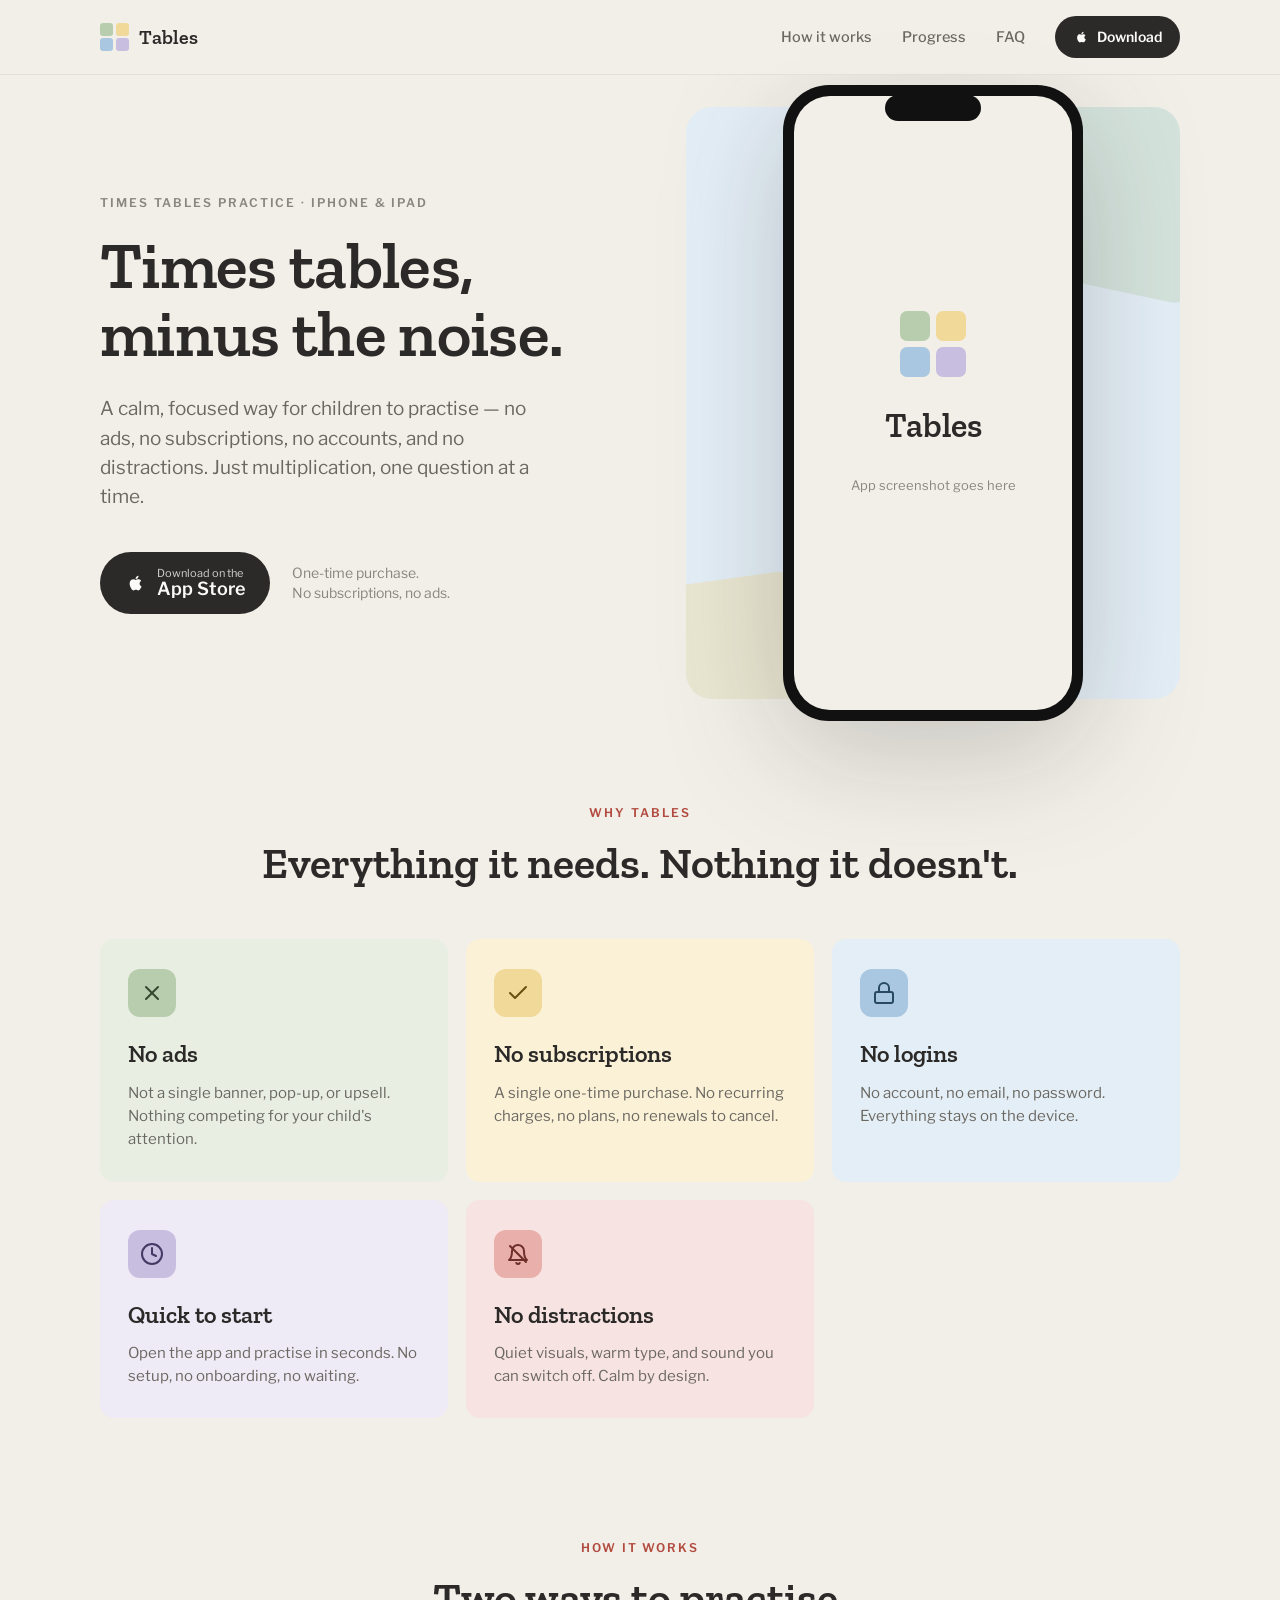
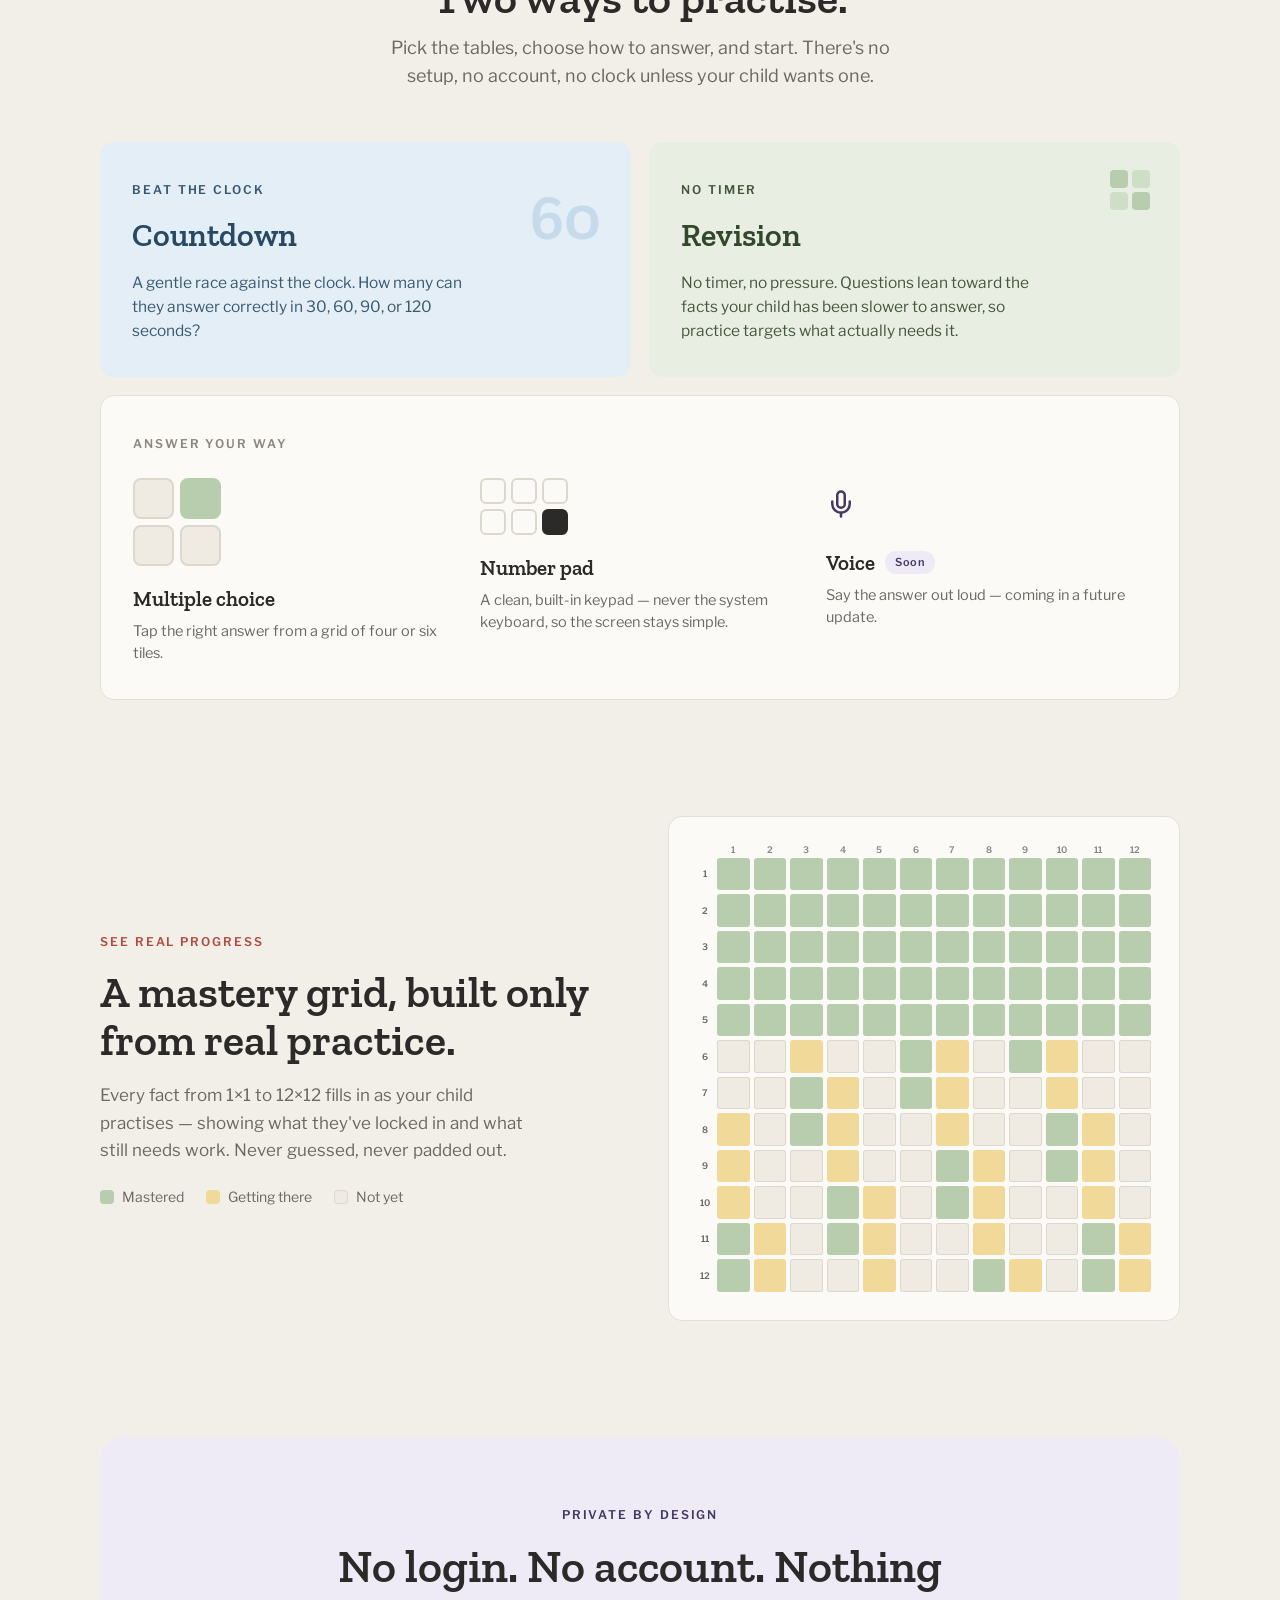
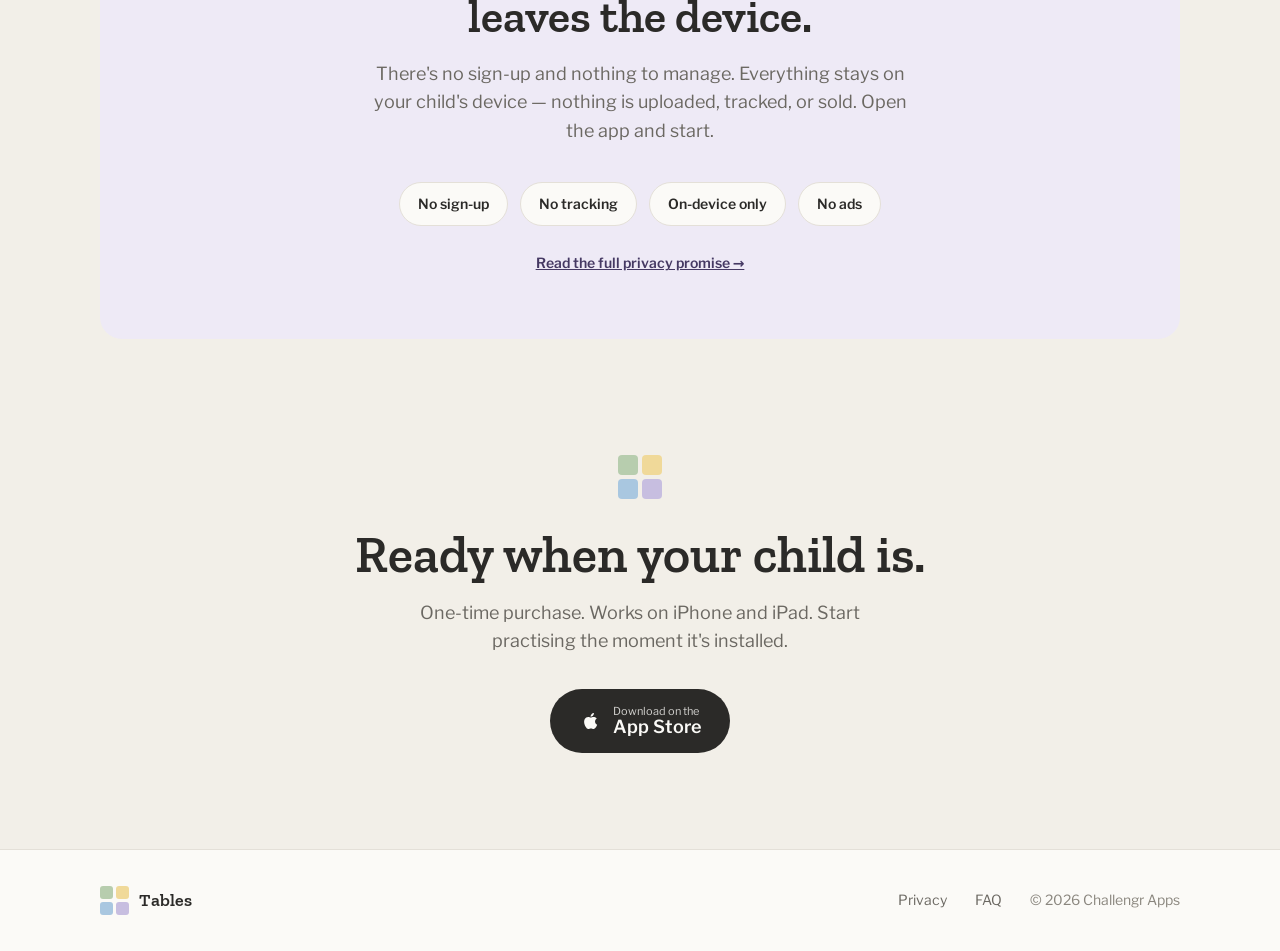
==== index.html @ c44428bc "Build Tables marketing site from Claude Design Port the "Tables Landing", Privacy, and FAQ designs i" ====
<!DOCTYPE html>
<html lang="en">
<head>
  <meta charset="utf-8">
  <meta name="viewport" content="width=device-width, initial-scale=1">
  <title>Tables — Times tables practice for kids, minus the noise</title>
  <meta name="description" content="A calm, focused way for children to practise their times tables — no ads, no subscriptions, no accounts, no distractions. A one-time purchase for iPhone and iPad.">
  <link rel="icon" href="/assets/img/favicon.svg" type="image/svg+xml">
  <link rel="canonical" href="https://tables.challengr.io/">

  <!-- Set .js synchronously so reveal elements hide before first paint (and stay
       visible if JS is disabled). -->
  <script>document.documentElement.classList.add('js');</script>

  <!-- Open Graph / social -->
  <meta property="og:type" content="website">
  <meta property="og:url" content="https://tables.challengr.io/">
  <meta property="og:title" content="Tables — Times tables, minus the noise">
  <meta property="og:description" content="A calm, focused way for children to practise times tables. No ads, no subscriptions, no accounts. iPhone & iPad.">
  <meta name="twitter:card" content="summary">

  <link rel="stylesheet" href="/assets/css/styles.css">
</head>
<body>

<!-- ==================== NAV ==================== -->
<nav class="nav">
  <div class="nav__inner">
    <a href="/" class="brand" aria-label="Tables — home">
      <span class="brand__mark" aria-hidden="true"><span></span><span></span><span></span><span></span></span>
      <span class="brand__name disp">Tables</span>
    </a>
    <div class="nav__links">
      <a href="#how" class="nav__link">How it works</a>
      <a href="#progress" class="nav__link">Progress</a>
      <a href="/support" class="nav__link">FAQ</a>
      <!-- TODO: replace href="#" with the App Store URL once the app is published -->
      <a href="#" class="btn btn--sm nav__link--keep" data-appstore-url aria-label="Download on the App Store">
        <svg width="16" height="16" viewBox="0 0 24 24" fill="currentColor" aria-hidden="true"><path d="M17.05 12.53c-.02-2.03 1.66-3 1.73-3.05-.94-1.38-2.4-1.57-2.93-1.59-1.25-.13-2.44.73-3.07.73-.63 0-1.61-.71-2.65-.69-1.36.02-2.62.79-3.32 2.01-1.42 2.46-.36 6.1 1.02 8.1.67.98 1.47 2.08 2.52 2.04 1.01-.04 1.39-.65 2.61-.65 1.22 0 1.56.65 2.63.63 1.09-.02 1.78-1 2.44-1.98.77-1.13 1.09-2.23 1.11-2.29-.02-.01-2.13-.82-2.15-3.24zM15.03 6.6c.56-.68.94-1.62.84-2.56-.81.03-1.79.54-2.37 1.21-.52.6-.97 1.56-.85 2.48.9.07 1.82-.46 2.38-1.13z"/></svg>
        <span>Download</span>
      </a>
    </div>
  </div>
</nav>

<!-- ==================== HERO ==================== -->
<header class="hero" id="top">
  <div class="hero__grid">
    <div class="hero__copy">
      <span class="eyebrow hero__eyebrow">Times tables practice · iPhone &amp; iPad</span>
      <h1 class="disp">Times tables,<br>minus the noise.</h1>
      <p class="hero__lede">A calm, focused way for children to practise — no ads, no subscriptions, no accounts, and no distractions. Just multiplication, one question at a time.</p>
      <div class="hero__cta">
        <!-- TODO: replace href="#" with the App Store URL once the app is published -->
        <a href="#" class="btn" data-appstore-url aria-label="Download on the App Store">
          <svg width="22" height="22" viewBox="0 0 24 24" fill="currentColor" aria-hidden="true"><path d="M17.05 12.53c-.02-2.03 1.66-3 1.73-3.05-.94-1.38-2.4-1.57-2.93-1.59-1.25-.13-2.44.73-3.07.73-.63 0-1.61-.71-2.65-.69-1.36.02-2.62.79-3.32 2.01-1.42 2.46-.36 6.1 1.02 8.1.67.98 1.47 2.08 2.52 2.04 1.01-.04 1.39-.65 2.61-.65 1.22 0 1.56.65 2.63.63 1.09-.02 1.78-1 2.44-1.98.77-1.13 1.09-2.23 1.11-2.29-.02-.01-2.13-.82-2.15-3.24zM15.03 6.6c.56-.68.94-1.62.84-2.56-.81.03-1.79.54-2.37 1.21-.52.6-.97 1.56-.85 2.48.9.07 1.82-.46 2.38-1.13z"/></svg>
          <span class="btn__store"><small>Download on the</small><strong>App Store</strong></span>
        </a>
        <span class="hero__note">One-time purchase.<br>No subscriptions, no ads.</span>
      </div>
    </div>

    <div class="hero__art">
      <div class="hero__art-bg" aria-hidden="true"></div>
      <!-- Phone hero. PLACEHOLDER shown until a real screenshot is added.
           To use a real screenshot: put the PNG in /assets/img/ and replace the
           .phone__placeholder block below with:
             <img src="/assets/img/hero-screen.png" alt="The Tables app on iPhone" width="600" height="1272">
      -->
      <div class="phone" role="img" aria-label="The Tables app on iPhone">
        <span class="phone__notch" aria-hidden="true"></span>
        <div class="phone__screen">
          <div class="phone__placeholder">
            <span class="brand__mark" aria-hidden="true"><span></span><span></span><span></span><span></span></span>
            <span class="phone__placeholder-name disp">Tables</span>
            <span class="phone__placeholder-sub lf">App screenshot goes here</span>
          </div>
        </div>
      </div>
    </div>
  </div>
</header>

<!-- ==================== FEATURES ==================== -->
<section class="section wrap">
  <div class="section-head reveal">
    <span class="eyebrow" style="color:var(--clay)">Why Tables</span>
    <h2 class="disp">Everything it needs. Nothing it doesn't.</h2>
  </div>
  <div class="features">
    <div class="feature feature--sage reveal">
      <div class="feature__mark"><svg width="24" height="24" viewBox="0 0 24 24" fill="none" stroke="currentColor" stroke-width="2" stroke-linecap="round" stroke-linejoin="round" aria-hidden="true"><path d="M18 6 6 18"></path><path d="m6 6 12 12"></path></svg></div>
      <div class="feature__title disp">No ads</div>
      <p class="feature__body">Not a single banner, pop-up, or upsell. Nothing competing for your child's attention.</p>
    </div>
    <div class="feature feature--butter reveal">
      <div class="feature__mark"><svg width="24" height="24" viewBox="0 0 24 24" fill="none" stroke="currentColor" stroke-width="2" stroke-linecap="round" stroke-linejoin="round" aria-hidden="true"><path d="M20 6 9 17l-5-5"></path></svg></div>
      <div class="feature__title disp">No subscriptions</div>
      <p class="feature__body">A single one-time purchase. No recurring charges, no plans, no renewals to cancel.</p>
    </div>
    <div class="feature feature--sky reveal">
      <div class="feature__mark"><svg width="24" height="24" viewBox="0 0 24 24" fill="none" stroke="currentColor" stroke-width="2" stroke-linecap="round" stroke-linejoin="round" aria-hidden="true"><rect x="3" y="11" width="18" height="11" rx="2"></rect><path d="M7 11V7a5 5 0 0 1 10 0v4"></path></svg></div>
      <div class="feature__title disp">No logins</div>
      <p class="feature__body">No account, no email, no password. Everything stays on the device.</p>
    </div>
    <div class="feature feature--lilac reveal">
      <div class="feature__mark"><svg width="24" height="24" viewBox="0 0 24 24" fill="none" stroke="currentColor" stroke-width="2" stroke-linecap="round" stroke-linejoin="round" aria-hidden="true"><circle cx="12" cy="12" r="10"></circle><polyline points="12 6 12 12 16 14"></polyline></svg></div>
      <div class="feature__title disp">Quick to start</div>
      <p class="feature__body">Open the app and practise in seconds. No setup, no onboarding, no waiting.</p>
    </div>
    <div class="feature feature--blush reveal">
      <div class="feature__mark"><svg width="24" height="24" viewBox="0 0 24 24" fill="none" stroke="currentColor" stroke-width="2" stroke-linecap="round" stroke-linejoin="round" aria-hidden="true"><path d="M12 3a6 6 0 0 0-6 6c0 7-3 9-3 9h18s-3-2-3-9a6 6 0 0 0-6-6z"></path><path d="M10.3 21a1.94 1.94 0 0 0 3.4 0"></path><line x1="4" y1="4" x2="20" y2="20"></line></svg></div>
      <div class="feature__title disp">No distractions</div>
      <p class="feature__body">Quiet visuals, warm type, and sound you can switch off. Calm by design.</p>
    </div>
  </div>
</section>

<!-- ==================== HOW IT WORKS ==================== -->
<section class="section wrap" id="how">
  <div class="section-head reveal">
    <span class="eyebrow" style="color:var(--clay)">How it works</span>
    <h2 class="disp">Two ways to practise.</h2>
    <p>Pick the tables, choose how to answer, and start. There's no setup, no account, no clock unless your child wants one.</p>
  </div>

  <div class="modes">
    <div class="mode mode--sky reveal">
      <span class="eyebrow mode__eyebrow">Beat the clock</span>
      <div class="mode__title disp">Countdown</div>
      <p class="mode__body" style="max-width:340px">A gentle race against the clock. How many can they answer correctly in 30, 60, 90, or 120 seconds?</p>
      <div class="mode__big disp" aria-hidden="true">60</div>
    </div>
    <div class="mode mode--sage reveal">
      <span class="eyebrow mode__eyebrow">No timer</span>
      <div class="mode__title disp">Revision</div>
      <p class="mode__body">No timer, no pressure. Questions lean toward the facts your child has been slower to answer, so practice targets what actually needs it.</p>
      <div class="mode__tiles" aria-hidden="true"><span></span><span></span><span></span><span></span></div>
    </div>
  </div>

  <div class="card answers reveal">
    <span class="eyebrow" style="color:var(--ink-muted)">Answer your way</span>
    <div class="answers__grid">
      <div>
        <div class="answer__demo demo-mc" aria-hidden="true"><span></span><span class="is-correct"></span><span></span><span></span></div>
        <div class="answer__title disp">Multiple choice</div>
        <p class="answer__body">Tap the right answer from a grid of four or six tiles.</p>
      </div>
      <div>
        <div class="answer__demo demo-pad" aria-hidden="true"><span></span><span></span><span></span><span></span><span></span><span class="is-active"></span></div>
        <div class="answer__title disp">Number pad</div>
        <p class="answer__body">A clean, built-in keypad — never the system keyboard, so the screen stays simple.</p>
      </div>
      <div>
        <div class="answer__demo demo-voice" aria-hidden="true">
          <svg width="30" height="30" viewBox="0 0 24 24" fill="none" stroke="var(--lilac-text)" stroke-width="2" stroke-linecap="round" stroke-linejoin="round"><path d="M12 2a3 3 0 0 0-3 3v7a3 3 0 0 0 6 0V5a3 3 0 0 0-3-3z"></path><path d="M19 10v2a7 7 0 0 1-14 0v-2"></path><line x1="12" y1="19" x2="12" y2="22"></line></svg>
        </div>
        <div class="answer__title disp">Voice <span class="badge lf">Soon</span></div>
        <p class="answer__body">Say the answer out loud — coming in a future update.</p>
      </div>
    </div>
  </div>
</section>

<!-- ==================== PROGRESS / MASTERY ==================== -->
<section class="section wrap progress" id="progress">
  <div class="progress__grid">
    <div class="reveal">
      <span class="eyebrow" style="color:var(--clay)">See real progress</span>
      <h2 class="disp">A mastery grid, built only from real practice.</h2>
      <p class="progress__lede">Every fact from 1×1 to 12×12 fills in as your child practises — showing what they've locked in and what still needs work. Never guessed, never padded out.</p>
      <div class="legend">
        <span><i class="is-m"></i>Mastered</span>
        <span><i class="is-l"></i>Getting there</span>
        <span><i class="is-n"></i>Not yet</span>
      </div>
    </div>
    <div class="card mastery reveal">
      <div id="mastery-grid" class="mastery__grid" role="img" aria-label="A 12 by 12 multiplication mastery grid, mostly filled in"></div>
    </div>
  </div>
</section>

<!-- ==================== PRIVACY BAND ==================== -->
<section class="section wrap">
  <div class="promise reveal">
    <span class="eyebrow" style="color:var(--lilac-text)">Private by design</span>
    <h2 class="disp">No login. No account. Nothing leaves the device.</h2>
    <p class="promise__lede">There's no sign-up and nothing to manage. Everything stays on your child's device — nothing is uploaded, tracked, or sold. Open the app and start.</p>
    <div class="chips">
      <span class="chip">No sign-up</span>
      <span class="chip">No tracking</span>
      <span class="chip">On-device only</span>
      <span class="chip">No ads</span>
    </div>
    <p class="promise__link"><a href="/privacy">Read the full privacy promise →</a></p>
  </div>
</section>

<!-- ==================== FINAL CTA ==================== -->
<section class="section wrap" style="padding-bottom:96px">
  <div class="final reveal">
    <div class="final__mark" aria-hidden="true"><span></span><span></span><span></span><span></span></div>
    <h2 class="disp">Ready when your child is.</h2>
    <p class="final__lede">One-time purchase. Works on iPhone and iPad. Start practising the moment it's installed.</p>
    <!-- TODO: replace href="#" with the App Store URL once the app is published -->
    <a href="#" class="btn btn--lg" data-appstore-url aria-label="Download on the App Store">
      <svg width="24" height="24" viewBox="0 0 24 24" fill="currentColor" aria-hidden="true"><path d="M17.05 12.53c-.02-2.03 1.66-3 1.73-3.05-.94-1.38-2.4-1.57-2.93-1.59-1.25-.13-2.44.73-3.07.73-.63 0-1.61-.71-2.65-.69-1.36.02-2.62.79-3.32 2.01-1.42 2.46-.36 6.1 1.02 8.1.67.98 1.47 2.08 2.52 2.04 1.01-.04 1.39-.65 2.61-.65 1.22 0 1.56.65 2.63.63 1.09-.02 1.78-1 2.44-1.98.77-1.13 1.09-2.23 1.11-2.29-.02-.01-2.13-.82-2.15-3.24zM15.03 6.6c.56-.68.94-1.62.84-2.56-.81.03-1.79.54-2.37 1.21-.52.6-.97 1.56-.85 2.48.9.07 1.82-.46 2.38-1.13z"/></svg>
      <span class="btn__store"><small>Download on the</small><strong>App Store</strong></span>
    </a>
  </div>
</section>

<!-- ==================== FOOTER ==================== -->
<footer class="footer">
  <div class="footer__inner">
    <div class="brand">
      <span class="brand__mark" aria-hidden="true"><span></span><span></span><span></span><span></span></span>
      <span class="brand__name disp" style="font-size:18px">Tables</span>
    </div>
    <div class="footer__links">
      <a href="/privacy">Privacy</a>
      <a href="/support">FAQ</a>
      <span class="footer__copy">© 2026 Challengr Apps</span>
    </div>
  </div>
</footer>

<script src="/assets/js/main.js" defer></script>
</body>
</html>
---- assets/css/styles.css ----
/* ==========================================================================
   Tables — marketing site styles
   Ported from the Claude Design "Tables" design system. Design tokens are the
   source of truth; component classes below compose them. Exact visual values
   are preserved from the original design.
   ========================================================================== */

@import url("https://fonts.googleapis.com/css2?family=Libre+Franklin:wght@400;500;600;700;800&family=Zilla+Slab:wght@400;500;600;700&display=swap");

/* ---- Design tokens ------------------------------------------------------- */
:root {
  /* Base neutrals (warm paper & soft ink) */
  --paper: #FBFAF7;
  --canvas: #F2EFE8;
  --tile-neutral: #EFEBE3;
  --line: #DDD8CE;
  --border: #E4E0D8;
  --divider: #F0EDE6;
  --ink: #2B2A28;
  --ink-soft: #6B6862;
  --ink-muted: #8A867E;

  /* Feedback / brand hues: saturated FILL + pale TINT + deep TEXT */
  --sage: #B7CDAE;   --sage-tint: #E8EFE2;   --sage-text: #33472C;
  --butter: #F0D999; --butter-tint: #FAF1D6; --butter-text: #665012;
  --blush: #E9AFAB;  --blush-tint: #F7E3E1;  --blush-text: #6E2E2A;
  --sky: #A9C7E0;    --sky-tint: #E4EEF6;    --sky-text: #274963;
  --lilac: #C7BEE0;  --lilac-tint: #EEEAF6;  --lilac-text: #453963;

  --clay: #B24A3F;

  --paper-90: rgba(242, 239, 232, 0.86);

  /* Type */
  --font-display: "Zilla Slab", Georgia, "Times New Roman", serif;
  --font-ui: "Libre Franklin", system-ui, -apple-system, sans-serif;

  /* Radii */
  --radius-card: 14px;
  --radius-pill: 999px;

  /* Motion */
  --dur-fade: 180ms;
  --ease-standard: ease;
  --ease-out: cubic-bezier(0.22, 1, 0.36, 1);

  /* Layout */
  --page-max: 1160px;
  --page-pad: 40px;
}

/* ---- Reset / base -------------------------------------------------------- */
*, *::before, *::after { box-sizing: border-box; }

html { -webkit-text-size-adjust: 100%; scroll-behavior: smooth; }

body {
  margin: 0;
  background: var(--canvas);
  color: var(--ink);
  font-family: var(--font-ui);
  font-size: 16px;
  line-height: 1.6;
  overflow-x: hidden;
  -webkit-font-smoothing: antialiased;
  text-rendering: optimizeLegibility;
}

img { max-width: 100%; display: block; }

a { color: var(--sky-text); text-decoration: none; }
a:hover { color: var(--ink); }

h1, h2, h3 { margin: 0; }

/* ---- Type helpers -------------------------------------------------------- */
.disp { font-family: var(--font-display); font-weight: 600; }
.lf   { font-family: var(--font-ui); }

.eyebrow {
  font-family: var(--font-ui);
  font-weight: 600;
  font-size: 12px;
  letter-spacing: 0.16em;
  text-transform: uppercase;
}

/* ---- Layout -------------------------------------------------------------- */
.wrap {
  max-width: var(--page-max);
  margin: 0 auto;
  padding-left: var(--page-pad);
  padding-right: var(--page-pad);
}

.section { padding-top: 76px; padding-bottom: 40px; }

.section-head { text-align: center; margin-bottom: 52px; }
.section-head h2 { font-size: 44px; line-height: 1.1; margin-top: 14px; }
.section-head p {
  font-size: 18px; line-height: 1.55; color: var(--ink-soft);
  margin: 12px auto 0; max-width: 520px;
}

/* ---- Navigation ---------------------------------------------------------- */
.nav {
  position: sticky; top: 0; z-index: 40;
  background: var(--paper-90);
  backdrop-filter: blur(10px);
  -webkit-backdrop-filter: blur(10px);
  border-bottom: 1px solid var(--border);
}
.nav__inner {
  max-width: var(--page-max); margin: 0 auto;
  padding: 16px var(--page-pad);
  display: flex; align-items: center; justify-content: space-between;
}
.nav__links { display: flex; align-items: center; gap: 30px; }
.nav__link {
  font-size: 14.5px; font-weight: 500; color: var(--ink-soft);
}
.nav__link:hover { color: var(--ink); }

/* Brand mark (2x2 colour grid + wordmark) */
.brand { display: flex; align-items: center; gap: 10px; color: var(--ink); }
.brand__mark {
  display: grid;
  grid-template-columns: repeat(2, 13px);
  grid-template-rows: repeat(2, 13px);
  gap: 2.5px;
}
.brand__mark > span { border-radius: 3px; }
.brand__mark > :nth-child(1) { background: var(--sage); }
.brand__mark > :nth-child(2) { background: var(--butter); }
.brand__mark > :nth-child(3) { background: var(--sky); }
.brand__mark > :nth-child(4) { background: var(--lilac); }
.brand__name { font-size: 20px; }

/* ---- Buttons ------------------------------------------------------------- */
.btn {
  display: inline-flex; align-items: center; gap: 11px;
  background: var(--ink); color: var(--paper);
  padding: 15px 24px; border-radius: var(--radius-pill);
  transition: background var(--dur-fade) var(--ease-standard);
}
.btn:hover { background: #000; color: var(--paper); }
.btn--sm { padding: 10px 18px; gap: 8px; font-size: 14px; font-weight: 600; }
.btn--lg { padding: 16px 28px; }
.btn__store {
  display: flex; flex-direction: column; line-height: 1.1; text-align: left;
}
.btn__store small { font-size: 11px; opacity: 0.8; }
.btn__store strong { font-size: 18px; font-weight: 600; }

/* ---- Cards --------------------------------------------------------------- */
.card {
  background: var(--paper);
  border: 1px solid var(--border);
  border-radius: var(--radius-card);
}

/* ---- Footer -------------------------------------------------------------- */
.footer { border-top: 1px solid var(--border); background: var(--paper); }
.footer__inner {
  max-width: var(--page-max); margin: 0 auto;
  padding: 36px var(--page-pad);
  display: flex; align-items: center; justify-content: space-between;
  flex-wrap: wrap; gap: 20px;
}
.footer__links { display: flex; align-items: center; gap: 28px; }
.footer__links a { font-size: 14px; color: var(--ink-soft); }
.footer__links a:hover { color: var(--ink); }
.footer__copy { font-size: 14px; color: var(--ink-muted); }

/* ==========================================================================
   Landing page
   ========================================================================== */

/* ---- Hero ---------------------------------------------------------------- */
.hero { max-width: var(--page-max); margin: 0 auto; padding: 8px var(--page-pad) 0; }
.hero__grid {
  display: grid; grid-template-columns: 1.05fr 0.95fr;
  align-items: center; gap: 40px; min-height: 640px;
}
.hero__copy { padding: 48px 0; }
.hero__eyebrow { color: var(--ink-muted); display: block; margin-bottom: 20px; }
.hero h1 { font-size: 66px; line-height: 1.03; letter-spacing: -0.01em; }
.hero__lede {
  font-size: 19px; line-height: 1.55; color: var(--ink-soft);
  margin: 26px 0 40px; max-width: 440px;
}
.hero__cta { display: flex; align-items: center; gap: 22px; flex-wrap: wrap; }
.hero__note { font-size: 14px; color: var(--ink-muted); max-width: 170px; line-height: 1.4; }

.hero__art {
  position: relative; align-self: stretch;
  display: flex; align-items: center; justify-content: center;
}
.hero__art-bg { position: absolute; inset: 24px 0; background: var(--sky-tint); border-radius: 26px; overflow: hidden; }
.hero__art-bg::before {
  content: ""; position: absolute; top: -40px; right: -40px;
  width: 220px; height: 220px; border-radius: 26px;
  background: var(--sage); opacity: 0.35; transform: rotate(12deg);
}
.hero__art-bg::after {
  content: ""; position: absolute; bottom: -30px; left: -30px;
  width: 150px; height: 150px; border-radius: 20px;
  background: var(--butter); opacity: 0.4; transform: rotate(-8deg);
}

/* Phone frame — holds a real screenshot or the placeholder */
.phone {
  position: relative; z-index: 1;
  width: 300px; aspect-ratio: 300 / 636;
  background: #111; border-radius: 46px;
  padding: 11px;
  filter: drop-shadow(0 30px 60px rgba(43, 42, 40, 0.22));
}
.phone__screen {
  position: relative; width: 100%; height: 100%;
  background: var(--canvas); border-radius: 36px; overflow: hidden;
}
.phone__screen img { width: 100%; height: 100%; object-fit: cover; }
.phone__notch {
  position: absolute; top: 10px; left: 50%; transform: translateX(-50%);
  width: 96px; height: 26px; background: #111; border-radius: 999px; z-index: 2;
}
/* Placeholder content (shown until a real screenshot is dropped in) */
.phone__placeholder {
  position: absolute; inset: 0;
  display: flex; flex-direction: column; align-items: center; justify-content: center;
  gap: 22px; text-align: center; padding: 0 28px;
}
.phone__placeholder .brand__mark {
  grid-template-columns: repeat(2, 30px);
  grid-template-rows: repeat(2, 30px);
  gap: 6px;
}
.phone__placeholder .brand__mark > span { border-radius: 7px; }
.phone__placeholder-name { font-size: 34px; color: var(--ink); }
.phone__placeholder-sub { font-size: 13px; color: var(--ink-muted); max-width: 180px; }

/* ---- Feature grid -------------------------------------------------------- */
.features { display: grid; grid-template-columns: repeat(3, 1fr); gap: 18px; }
.feature {
  border-radius: var(--radius-card);
  padding: 30px 28px; min-height: 190px;
  display: flex; flex-direction: column;
}
.feature__mark {
  width: 48px; height: 48px; border-radius: 12px;
  display: grid; place-items: center;
}
.feature__title { font-size: 24px; color: var(--ink); margin: 18px 0 8px; }
.feature__body { font-size: 15px; line-height: 1.55; color: var(--ink-soft); margin: 0; }

.feature--sage   { background: var(--sage-tint); }
.feature--sage   .feature__mark { background: var(--sage);   color: var(--sage-text); }
.feature--butter { background: var(--butter-tint); }
.feature--butter .feature__mark { background: var(--butter); color: var(--butter-text); }
.feature--sky    { background: var(--sky-tint); }
.feature--sky    .feature__mark { background: var(--sky);    color: var(--sky-text); }
.feature--lilac  { background: var(--lilac-tint); }
.feature--lilac  .feature__mark { background: var(--lilac);  color: var(--lilac-text); }
.feature--blush  { background: var(--blush-tint); }
.feature--blush  .feature__mark { background: var(--blush);  color: var(--blush-text); }

/* ---- How it works -------------------------------------------------------- */
.modes { display: grid; grid-template-columns: 1fr 1fr; gap: 18px; margin-bottom: 18px; }
.mode {
  border-radius: var(--radius-card); padding: 34px 32px;
  position: relative; overflow: hidden;
}
.mode--sky  { background: var(--sky-tint); }
.mode--sage { background: var(--sage-tint); }
.mode__eyebrow { opacity: 0.9; }
.mode--sky  .mode__eyebrow, .mode--sky  .mode__title, .mode--sky  .mode__body { color: var(--sky-text); }
.mode--sage .mode__eyebrow, .mode--sage .mode__title, .mode--sage .mode__body { color: var(--sage-text); }
.mode__title { font-size: 32px; margin: 8px 0 10px; }
.mode__body { font-size: 15.5px; line-height: 1.55; opacity: 0.9; margin: 0; max-width: 360px; }
.mode__big { position: absolute; right: 30px; top: 24px; font-size: 64px; color: var(--sky); opacity: 0.5; }
.mode__tiles { position: absolute; right: 30px; top: 28px; display: grid; grid-template-columns: repeat(2, 18px); gap: 4px; }
.mode__tiles > span { width: 18px; height: 18px; border-radius: 4px; background: var(--sage); }
.mode__tiles > :nth-child(2), .mode__tiles > :nth-child(3) { opacity: 0.5; }

.answers { padding: 34px 32px; }
.answers__grid { display: grid; grid-template-columns: repeat(3, 1fr); gap: 26px; margin-top: 22px; }
.answer__title { font-size: 21px; margin-bottom: 6px; display: flex; align-items: center; gap: 10px; }
.answer__body { font-size: 14.5px; line-height: 1.5; color: var(--ink-soft); margin: 0; }
.answer__demo { margin-bottom: 16px; }

.badge {
  font-size: 11px; font-weight: 600; color: var(--lilac-text);
  background: var(--lilac-tint); padding: 3px 10px; border-radius: var(--radius-pill);
  letter-spacing: 0.04em;
}

/* Mini answer demos */
.demo-mc { display: grid; grid-template-columns: 1fr 1fr; gap: 6px; width: 88px; }
.demo-mc > span { aspect-ratio: 1; border-radius: 8px; background: var(--tile-neutral); border: 2px solid var(--line); }
.demo-mc > .is-correct { background: var(--sage); border-color: var(--sage); }
.demo-pad { display: grid; grid-template-columns: repeat(3, 1fr); gap: 5px; width: 88px; }
.demo-pad > span { aspect-ratio: 1; border-radius: 6px; background: var(--paper); border: 2px solid var(--line); }
.demo-pad > .is-active { background: var(--ink); border-color: var(--ink); }
.demo-voice { width: 88px; height: 52px; display: flex; align-items: center; }

/* ---- Progress / mastery -------------------------------------------------- */
.progress__grid { display: grid; grid-template-columns: 1fr 1fr; gap: 56px; align-items: center; }
.progress h2 { font-size: 44px; line-height: 1.1; margin: 14px 0 18px; }
.progress__lede { font-size: 17px; line-height: 1.6; color: var(--ink-soft); margin: 0 0 22px; max-width: 440px; }
.legend { display: flex; gap: 22px; flex-wrap: wrap; }
.legend span { display: flex; align-items: center; gap: 8px; font-size: 14px; color: var(--ink-soft); }
.legend i { width: 14px; height: 14px; border-radius: 4px; display: inline-block; }
.legend .is-m { background: var(--sage); }
.legend .is-l { background: var(--butter); }
.legend .is-n { background: var(--tile-neutral); box-shadow: inset 0 0 0 1px var(--line); }

.mastery { padding: 28px; }
.mastery__grid { display: grid; grid-template-columns: 16px repeat(12, 1fr); gap: 4px; align-items: center; }
.mastery__grid .head {
  font-family: var(--font-ui); font-weight: 600; font-size: 9px; line-height: 1;
  display: grid; place-items: center;
}
.mastery__grid .head--col { color: var(--ink-muted); }
.mastery__grid .head--row { color: var(--ink-soft); }
.mastery__grid .cell { aspect-ratio: 1; border-radius: 3px; }
.mastery__grid .cell--m { background: var(--sage); }
.mastery__grid .cell--l { background: var(--butter); }
.mastery__grid .cell--n { background: var(--tile-neutral); box-shadow: inset 0 0 0 1px var(--line); }

/* ---- Privacy band -------------------------------------------------------- */
.promise {
  background: var(--lilac-tint); border-radius: 22px;
  padding: 64px 56px; text-align: center; position: relative; overflow: hidden;
}
.promise h2 { font-size: 46px; line-height: 1.08; margin: 16px auto 18px; max-width: 660px; color: var(--ink); }
.promise__lede { font-size: 18px; line-height: 1.6; color: var(--ink-soft); margin: 0 auto 36px; max-width: 560px; }
.chips { display: flex; justify-content: center; gap: 12px; flex-wrap: wrap; }
.chip {
  font-size: 14px; font-weight: 600; color: var(--ink);
  background: var(--paper); border: 1px solid var(--border);
  padding: 10px 18px; border-radius: var(--radius-pill);
}
.promise__link { font-size: 14px; color: var(--lilac-text); margin: 26px 0 0; }
.promise__link a { color: var(--lilac-text); font-weight: 600; text-decoration: underline; }

/* ---- Final CTA ----------------------------------------------------------- */
.final { text-align: center; display: flex; flex-direction: column; align-items: center; }
.final__mark {
  display: grid; grid-template-columns: repeat(2, 20px); grid-template-rows: repeat(2, 20px);
  gap: 4px; margin-bottom: 28px;
}
.final__mark > span { border-radius: 4px; }
.final__mark > :nth-child(1) { background: var(--sage); }
.final__mark > :nth-child(2) { background: var(--butter); }
.final__mark > :nth-child(3) { background: var(--sky); }
.final__mark > :nth-child(4) { background: var(--lilac); }
.final h2 { font-size: 52px; line-height: 1.05; margin: 0 0 18px; max-width: 640px; }
.final__lede { font-size: 18px; line-height: 1.55; color: var(--ink-soft); margin: 0 0 34px; max-width: 460px; }

/* ==========================================================================
   Content pages (privacy, support)
   ========================================================================== */
.page { max-width: 760px; margin: 0 auto; padding: 72px var(--page-pad) 96px; }
.page--narrow { max-width: 720px; }
.page h1 { font-size: 52px; line-height: 1.05; margin: 16px 0 18px; }
.page__lede { font-size: 18px; line-height: 1.6; color: var(--ink-soft); margin: 0 0 14px; max-width: 520px; }
.page__meta { font-size: 13px; color: var(--ink-muted); margin: 0 0 44px; }

/* Highlighted callout box */
.callout { border-radius: var(--radius-card); padding: 28px 30px; margin-bottom: 40px; }
.callout--sage { background: var(--sage-tint); }
.callout--sage .callout__title, .callout--sage p { color: var(--sage-text); }
.callout--sky { background: var(--sky-tint); text-align: center; padding: 32px; }
.callout--sky .callout__title, .callout--sky p { color: var(--sky-text); }
.callout__title { font-size: 22px; margin-bottom: 8px; }
.callout p { font-size: 16px; line-height: 1.6; margin: 0; }

/* Privacy sections */
.prose-section { margin-bottom: 34px; }
.prose-section h2 { font-size: 26px; margin: 0 0 10px; }
.prose-section p { font-size: 16px; line-height: 1.65; color: var(--ink-soft); margin: 0; }

.page__contact { border-top: 1px solid var(--border); margin-top: 44px; padding-top: 28px; }
.page__contact p { font-size: 16px; line-height: 1.6; color: var(--ink-soft); margin: 0; }

/* FAQ accordion */
.faq-list { display: flex; flex-direction: column; gap: 12px; }
.faq-item { background: var(--paper); border: 1px solid var(--border); border-radius: var(--radius-card); overflow: hidden; }
.faq-item__q {
  display: flex; align-items: center; justify-content: space-between; gap: 16px;
  width: 100%; padding: 22px 24px; cursor: pointer;
  background: none; border: 0; text-align: left; color: var(--ink);
  font-family: var(--font-display); font-weight: 600; font-size: 20px;
}
.faq-item__icon {
  flex-shrink: 0; color: var(--ink-soft); display: grid; place-items: center;
  transition: transform var(--dur-fade);
}
.faq-item[open] .faq-item__icon,
.faq-item.is-open .faq-item__icon { transform: rotate(180deg); }
.faq-item__body {
  overflow: hidden;
  transition: max-height var(--dur-fade) var(--ease-standard);
  max-height: 0;
}
.faq-item.is-open .faq-item__body { max-height: 320px; }
.faq-item__body p { font-size: 16px; line-height: 1.65; color: var(--ink-soft); margin: 0 24px 22px; }

/* ---- Scroll reveal (progressive enhancement) -----------------------------
   Content is only hidden when JS is present (.js is set synchronously in the
   <head>). Without JS, .reveal elements render normally — never hidden. */
.js .reveal {
  opacity: 0;
  transform: translateY(16px);
  transition: opacity 0.6s var(--ease-out), transform 0.6s var(--ease-out);
}
.js .reveal.is-visible { opacity: 1; transform: none; }

@media (prefers-reduced-motion: reduce) {
  html { scroll-behavior: auto; }
  .js .reveal { opacity: 1; transform: none; transition: none; }
}

/* ==========================================================================
   Responsive
   ========================================================================== */
@media (max-width: 900px) {
  :root { --page-pad: 24px; }
  .hero__grid { grid-template-columns: 1fr; gap: 8px; min-height: 0; }
  .hero__copy { padding: 40px 0 8px; }
  .hero h1 { font-size: 48px; }
  .hero__art { padding-bottom: 48px; }
  .features { grid-template-columns: 1fr; }
  .modes { grid-template-columns: 1fr; }
  .answers__grid { grid-template-columns: 1fr; gap: 30px; }
  .progress__grid { grid-template-columns: 1fr; gap: 32px; }
  .section-head h2, .progress h2 { font-size: 34px; }
  .promise { padding: 44px 28px; }
  .promise h2 { font-size: 34px; }
  .final h2 { font-size: 38px; }
  .nav__links { gap: 18px; }
  .page h1 { font-size: 40px; }
}

@media (max-width: 560px) {
  .nav__links .nav__link { display: none; }
  .nav__links .nav__link--keep { display: inline-flex; }
  .hero h1 { font-size: 38px; }
  .hero__cta { gap: 14px; }
  .answers { padding: 26px 22px; }
  .mastery { padding: 18px; }
}
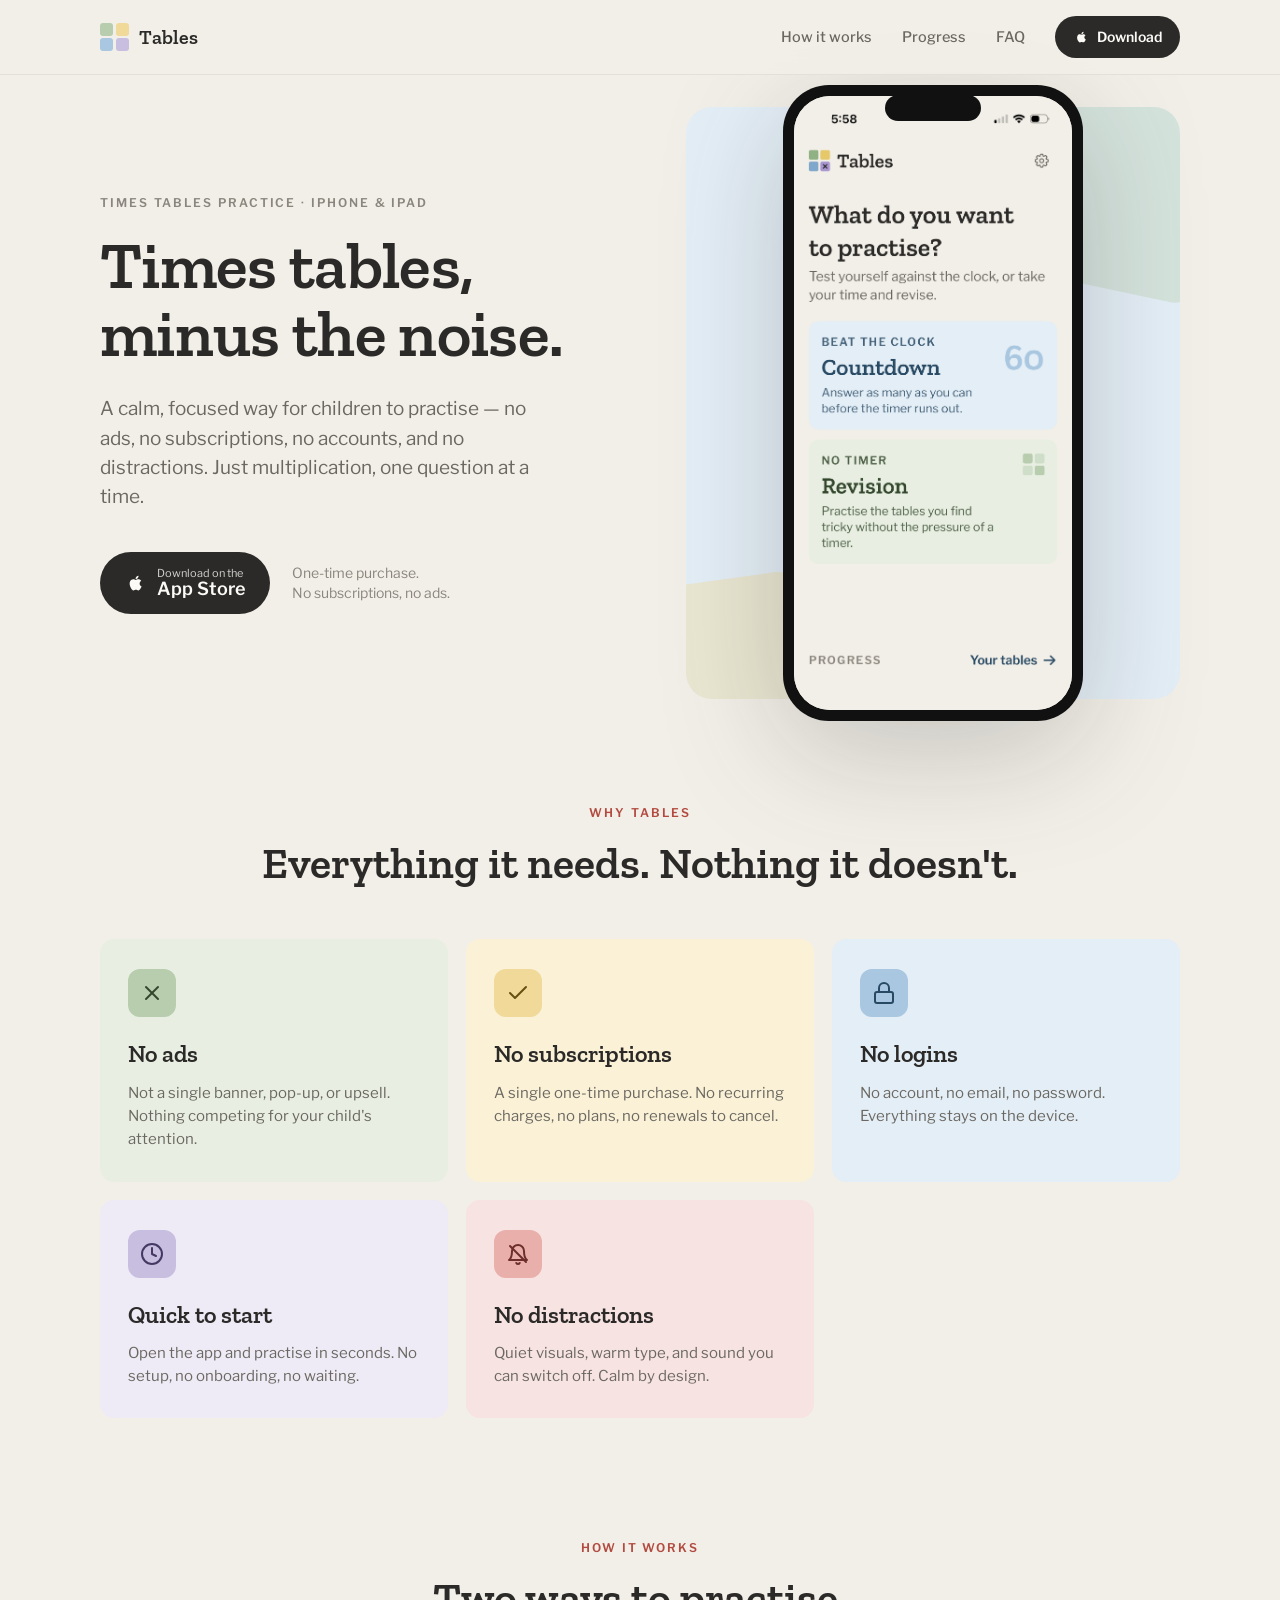
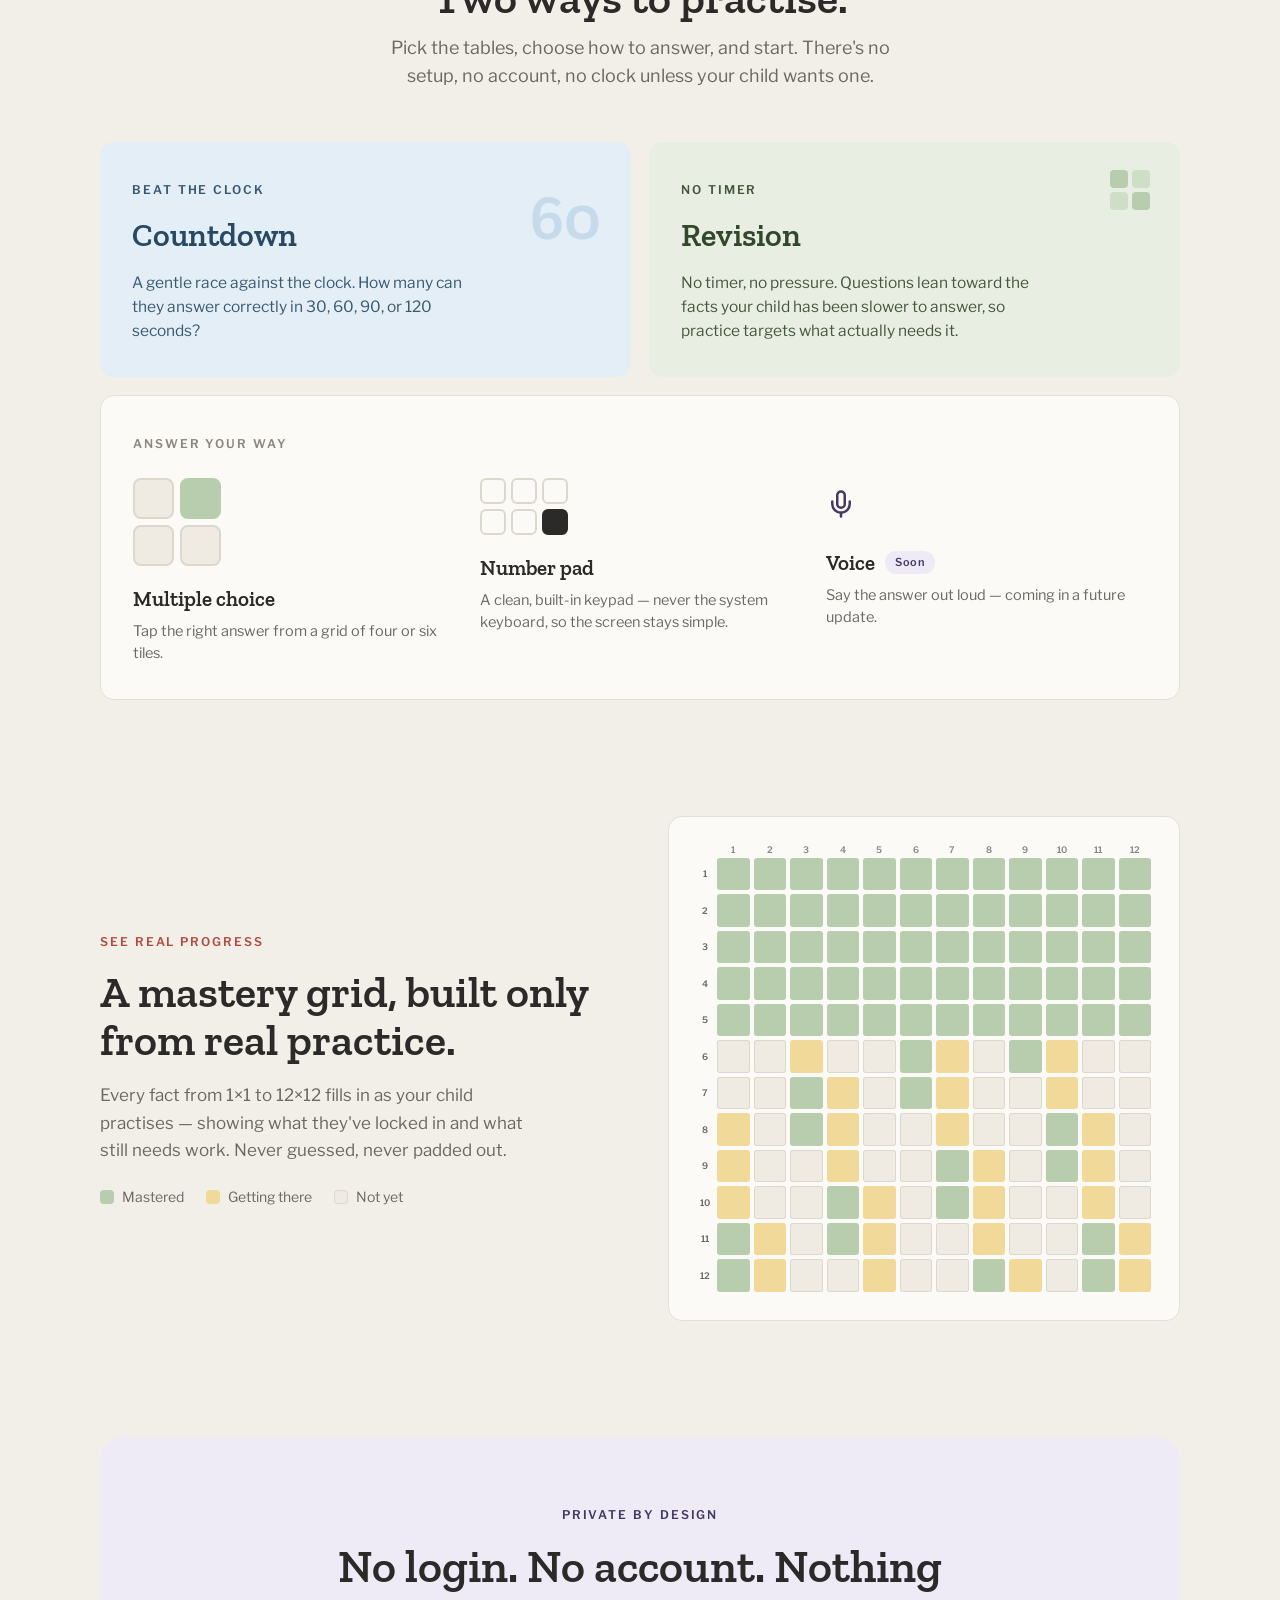
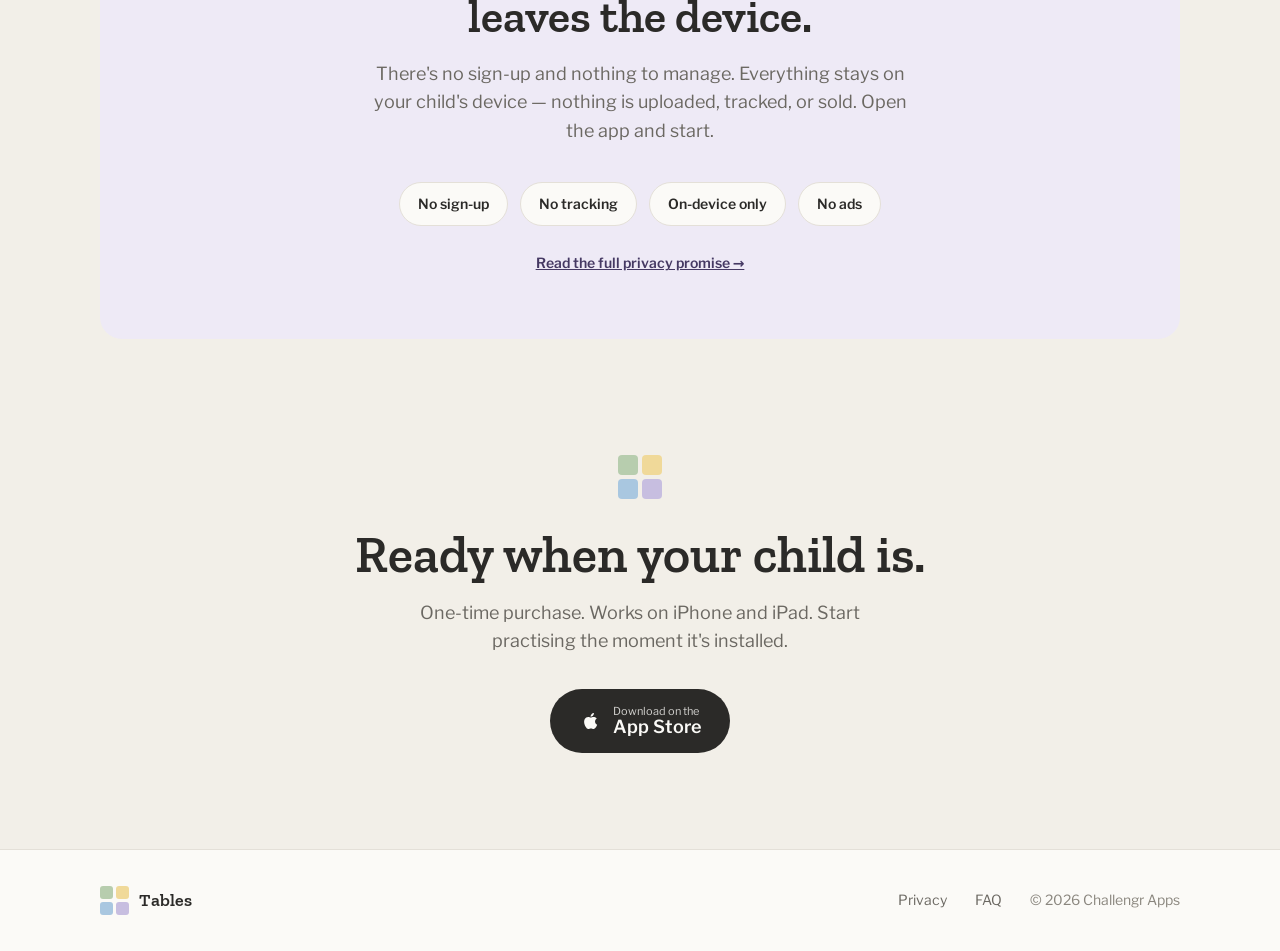
==== commit 3906fbef: "Use real app screenshot in hero Replace the placeholder phone with screenshot_1.PNG (the app home sc" ====
--- a/index.html
+++ b/index.html
@@ -62,19 +62,13 @@
 
     <div class="hero__art">
       <div class="hero__art-bg" aria-hidden="true"></div>
-      <!-- Phone hero. PLACEHOLDER shown until a real screenshot is added.
-           To use a real screenshot: put the PNG in /assets/img/ and replace the
-           .phone__placeholder block below with:
-             <img src="/assets/img/hero-screen.png" alt="The Tables app on iPhone" width="600" height="1272">
-      -->
-      <div class="phone" role="img" aria-label="The Tables app on iPhone">
+      <!-- Phone hero. Real app screenshot — to swap it, change the <img> src to
+           another file in /assets/img/ (note the case-sensitive .PNG extension). -->
+      <div class="phone">
         <span class="phone__notch" aria-hidden="true"></span>
         <div class="phone__screen">
-          <div class="phone__placeholder">
-            <span class="brand__mark" aria-hidden="true"><span></span><span></span><span></span><span></span></span>
-            <span class="phone__placeholder-name disp">Tables</span>
-            <span class="phone__placeholder-sub lf">App screenshot goes here</span>
-          </div>
+          <img src="/assets/img/screenshot_1.PNG" width="1206" height="2622"
+               alt="The Tables app home screen asking &quot;What do you want to practise?&quot;, with Countdown and Revision practice modes.">
         </div>
       </div>
     </div>
--- a/assets/css/styles.css
+++ b/assets/css/styles.css
@@ -220,25 +220,13 @@
   position: relative; width: 100%; height: 100%;
   background: var(--canvas); border-radius: 36px; overflow: hidden;
 }
-.phone__screen img { width: 100%; height: 100%; object-fit: cover; }
+.phone__screen img {
+  width: 100%; height: 100%; object-fit: cover; object-position: top center;
+}
 .phone__notch {
   position: absolute; top: 10px; left: 50%; transform: translateX(-50%);
   width: 96px; height: 26px; background: #111; border-radius: 999px; z-index: 2;
 }
-/* Placeholder content (shown until a real screenshot is dropped in) */
-.phone__placeholder {
-  position: absolute; inset: 0;
-  display: flex; flex-direction: column; align-items: center; justify-content: center;
-  gap: 22px; text-align: center; padding: 0 28px;
-}
-.phone__placeholder .brand__mark {
-  grid-template-columns: repeat(2, 30px);
-  grid-template-rows: repeat(2, 30px);
-  gap: 6px;
-}
-.phone__placeholder .brand__mark > span { border-radius: 7px; }
-.phone__placeholder-name { font-size: 34px; color: var(--ink); }
-.phone__placeholder-sub { font-size: 13px; color: var(--ink-muted); max-width: 180px; }
 
 /* ---- Feature grid -------------------------------------------------------- */
 .features { display: grid; grid-template-columns: repeat(3, 1fr); gap: 18px; }
